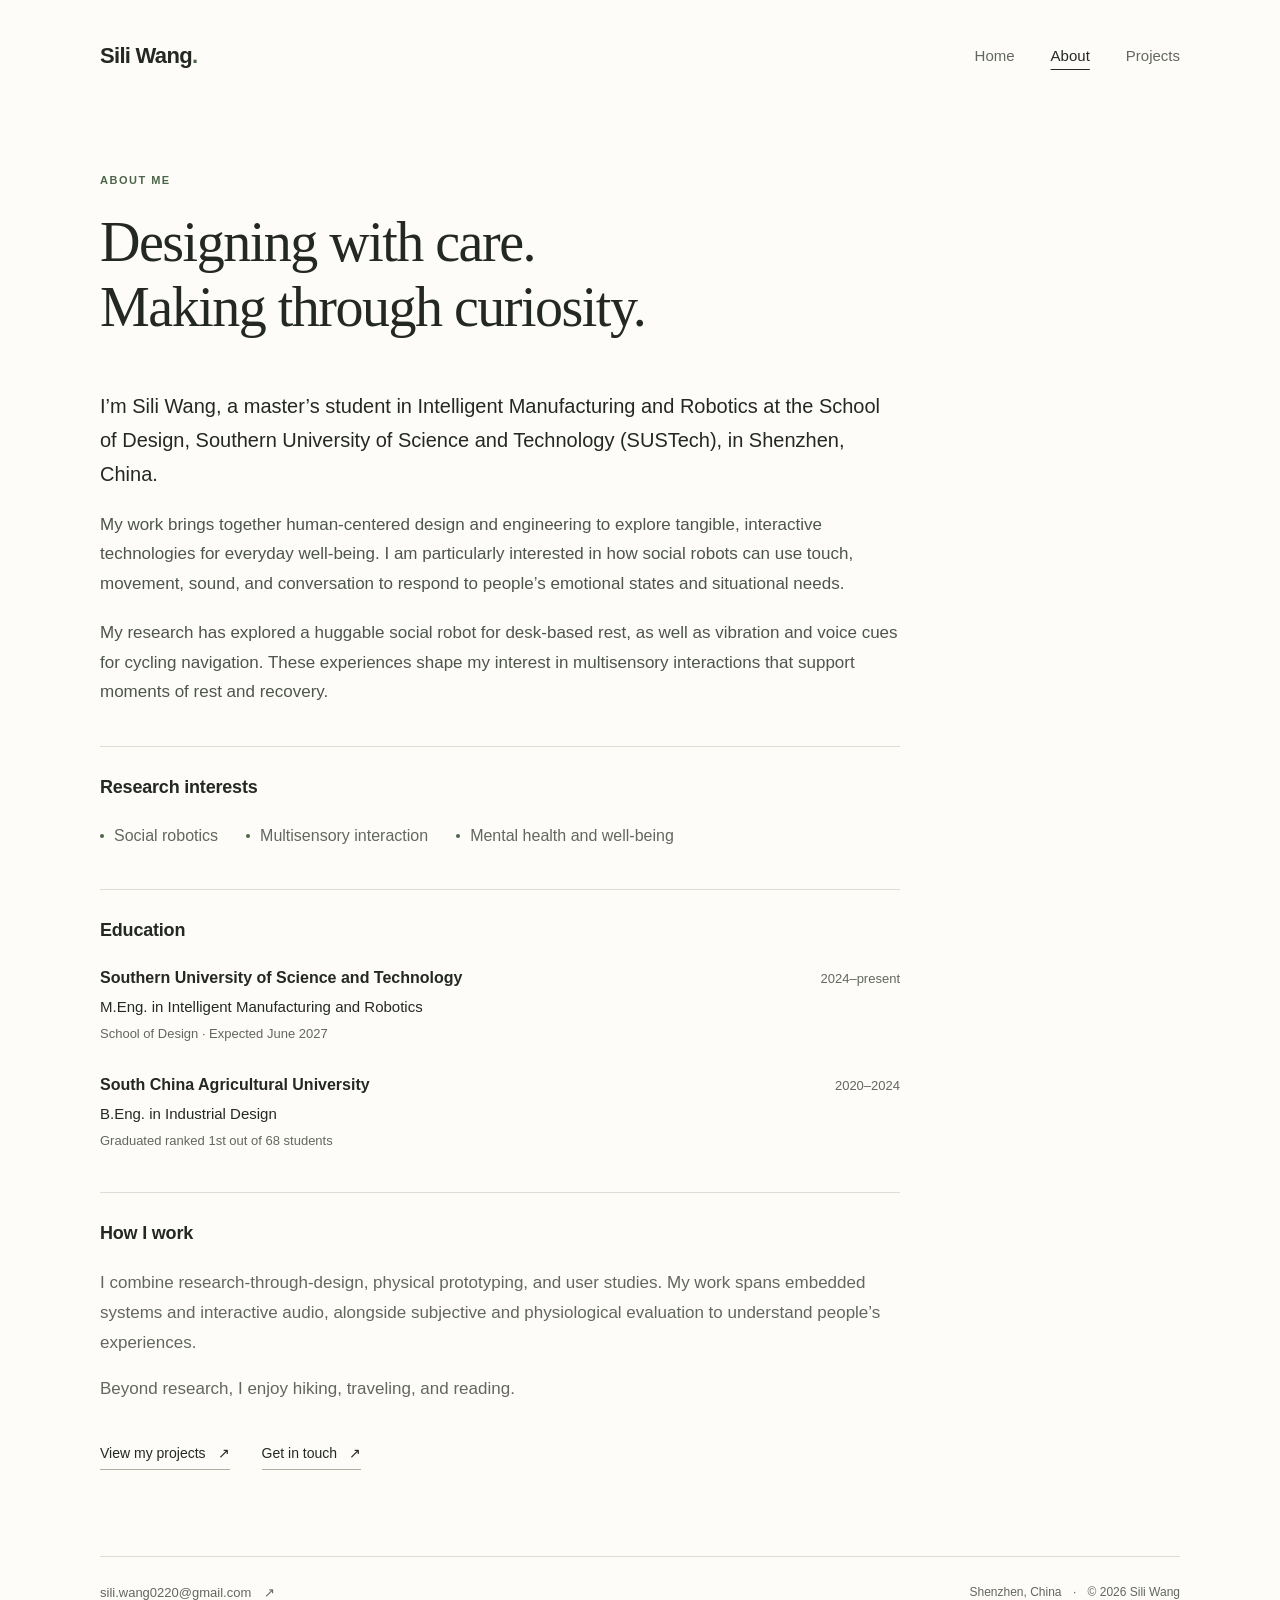
==== about.html @ 3b7d6111 "Add files via upload" ====
<!doctype html>
<html lang="en">
<head>
  <meta charset="utf-8">
  <meta name="viewport" content="width=device-width, initial-scale=1">
  <meta name="color-scheme" content="light">
  <meta name="description" content="About Sili Wang: research interests, education, and an approach combining human-centered design, engineering, and user research.">
  <title>About — Sili Wang</title>
  <link rel="icon" href="assets/favicon.svg" type="image/svg+xml">
  <link rel="stylesheet" href="styles.css">
</head>
<body>
  <a class="skip-link" href="#main">Skip to content</a>
  <header class="site-header wrap">
    <a class="wordmark" href="index.html" aria-label="Sili Wang home">Sili Wang<span class="wordmark-dot" aria-hidden="true">.</span></a>
    <nav aria-label="Main navigation">
      <a href="index.html">Home</a>
      <a href="about.html" aria-current="page">About</a>
      <a href="projects.html">Projects</a>
    </nav>
  </header>

  <main id="main" class="wrap about-main">
    <div class="about-heading">
      <p class="eyebrow">About me</p>
      <h1>Designing with care.<br>Making through curiosity.</h1>
    </div>

    <div class="about-body">
      <section class="about-introduction" aria-label="Introduction">
        <p>I’m Sili Wang, a master’s student in Intelligent Manufacturing and Robotics at the School of Design, Southern University of Science and Technology (SUSTech), in Shenzhen, China.</p>
        <p>My work brings together human-centered design and engineering to explore tangible, interactive technologies for everyday well-being. I am particularly interested in how social robots can use touch, movement, sound, and conversation to respond to people’s emotional states and situational needs.</p>
        <p>My research has explored a huggable social robot for desk-based rest, as well as vibration and voice cues for cycling navigation. These experiences shape my interest in multisensory interactions that support moments of rest and recovery.</p>
      </section>

      <section class="about-section" aria-labelledby="interests-heading">
        <h2 id="interests-heading">Research interests</h2>
        <ul class="interest-list">
          <li>Social robotics</li>
          <li>Multisensory interaction</li>
          <li>Mental health and well-being</li>
        </ul>
      </section>

      <section class="about-section" aria-labelledby="education-heading">
        <h2 id="education-heading">Education</h2>
        <div class="education-entry">
          <div class="entry-heading">
            <h3>Southern University of Science and Technology</h3>
            <p class="entry-date">2024–present</p>
          </div>
          <p>M.Eng. in Intelligent Manufacturing and Robotics</p>
          <p class="entry-note">School of Design · Expected June 2027</p>
        </div>
        <div class="education-entry">
          <div class="entry-heading">
            <h3>South China Agricultural University</h3>
            <p class="entry-date">2020–2024</p>
          </div>
          <p>B.Eng. in Industrial Design</p>
          <p class="entry-note">Graduated ranked 1st out of 68 students</p>
        </div>
      </section>

      <section class="about-section" aria-labelledby="approach-heading">
        <h2 id="approach-heading">How I work</h2>
        <p>I combine research-through-design, physical prototyping, and user studies. My work spans embedded systems and interactive audio, alongside subjective and physiological evaluation to understand people’s experiences.</p>
        <p class="personal-note">Beyond research, I enjoy hiking, traveling, and reading.</p>
      </section>

      <div class="about-end">
        <a class="action-link" href="projects.html">View my projects <span aria-hidden="true">↗</span></a>
        <a class="action-link" href="mailto:sili.wang0220@gmail.com">Get in touch <span aria-hidden="true">↗</span></a>
      </div>
    </div>
  </main>

  <footer class="site-footer wrap">
    <a class="email-link" href="mailto:sili.wang0220@gmail.com">sili.wang0220@gmail.com <span aria-hidden="true">↗</span></a>
    <p>Shenzhen, China <span class="footer-separator" aria-hidden="true">·</span> © 2026 Sili Wang</p>
  </footer>
</body>
</html>
---- styles.css ----
:root {
  --paper: #fdfcf9;
  --ink: #242823;
  --muted: #62675f;
  --accent: #4c6548;
  --line: #dcded5;
  --serif: Georgia, "Times New Roman", serif;
  --sans: "Segoe UI", -apple-system, BlinkMacSystemFont, "Helvetica Neue", Arial, sans-serif;
}

* { box-sizing: border-box; }
html { scroll-behavior: smooth; }
body { margin: 0; background: var(--paper); color: var(--ink); font: 17px/1.75 var(--sans); -webkit-font-smoothing: antialiased; }
body.home-page, body.projects-page { min-height: 100svh; display: flex; flex-direction: column; }
a { color: inherit; text-underline-offset: 5px; text-decoration-thickness: 1px; }
a:hover { color: var(--accent); }
a:focus-visible { outline: 2px solid var(--accent); outline-offset: 6px; border-radius: 1px; }
::selection { background: #dce4d4; }
.wrap { width: min(1080px, calc(100% - 112px)); margin-inline: auto; }
.skip-link { position: absolute; z-index: 2; top: 12px; left: 16px; padding: 8px 16px; background: var(--ink); color: white; transform: translateY(-180%); }
.skip-link:focus { transform: none; }
.site-header { display: flex; align-items: center; justify-content: space-between; min-height: 112px; }
.wordmark { font-size: 22px; font-weight: 600; letter-spacing: -.7px; text-decoration: none; }
.wordmark-dot { color: var(--accent); }
nav { display: flex; align-items: center; gap: 36px; }
nav a { font-size: 15px; text-decoration: none; color: var(--muted); padding: 9px 0; }
nav a[aria-current="page"] { color: var(--ink); text-decoration: underline; text-underline-offset: 8px; }
.home-main { flex: 1; display: flex; align-items: center; padding-block: 50px 78px; }
.home-layout { width: 100%; display: grid; grid-template-columns: minmax(0, .88fr) minmax(0, 1.12fr); align-items: center; gap: 82px; }
.portrait { margin: 0; }
.portrait img { display: block; width: 100%; height: auto; aspect-ratio: 1 / 1.08; object-fit: cover; object-position: center; border-radius: 3px; }
.eyebrow { margin: 0 0 20px; font-size: 11px; line-height: 1.6; letter-spacing: 1.5px; font-weight: 600; text-transform: uppercase; color: var(--accent); }
h1 { font: 400 clamp(44px, 4.8vw, 62px)/1.12 var(--serif); letter-spacing: -1.8px; margin: 0 0 28px; }
.intro-lead { margin: 0 0 20px; font-size: 19px; line-height: 1.7; }
.inline-link { text-decoration-color: #a0aa95; }
.intro-body { margin: 0; color: var(--muted); line-height: 1.8; }
strong { color: var(--ink); font-weight: 500; }
.text-links { display: flex; flex-wrap: wrap; gap: 16px 30px; margin-top: 31px; }
.action-link { display: inline-flex; align-items: center; gap: 12px; font-size: 14px; font-weight: 500; text-decoration: none; padding-block: 3px; border-bottom: 1px solid #aab29f; }
.action-link:hover { border-bottom-color: var(--accent); }
.site-footer { padding-block: 25px 30px; border-top: 1px solid var(--line); display: flex; align-items: center; justify-content: space-between; gap: 20px; font-size: 12px; color: var(--muted); }
.site-footer p { margin: 0; }
.email-link { text-decoration: none; font-size: 13px; }
.email-link span { display: inline-block; padding-left: 9px; }
.footer-separator { padding-inline: 8px; }
.about-main { padding-top: 60px; padding-bottom: 86px; }
.about-heading { margin-bottom: 49px; }
.about-heading h1 { max-width: 840px; font-size: clamp(38px, 4.7vw, 56px); line-height: 1.16; letter-spacing: -1.5px; margin: 0; }
.about-body { max-width: 800px; }
.about-introduction p { margin: 0 0 19px; color: #4e554d; }
.about-introduction p:first-child { font-size: 20px; line-height: 1.7; color: var(--ink); }
.about-section { margin-top: 39px; padding-top: 28px; border-top: 1px solid var(--line); }
h2 { font-size: 18px; line-height: 1.4; font-weight: 600; letter-spacing: -.2px; margin: 0 0 22px; }
.interest-list { list-style: none; padding: 0; margin: 0; display: flex; flex-wrap: wrap; gap: 8px 28px; font-size: 16px; color: var(--muted); }
.interest-list li { display: flex; align-items: center; gap: 10px; }
.interest-list li::before { content: ""; width: 4px; height: 4px; border-radius: 50%; background: var(--accent); }
.education-entry + .education-entry { margin-top: 26px; }
.entry-heading { display: flex; justify-content: space-between; align-items: baseline; gap: 16px; }
h3 { margin: 0; font-size: 16px; line-height: 1.6; font-weight: 600; }
.education-entry p { margin: 3px 0 0; font-size: 15px; }
.education-entry .entry-date { white-space: nowrap; font-size: 13px; color: var(--muted); }
.education-entry .entry-note { color: var(--muted); font-size: 13px; }
.about-section > p { margin: 0; color: var(--muted); }
.about-section > .personal-note { margin-top: 17px; }
.about-end { margin-top: 34px; display: flex; flex-wrap: wrap; gap: 18px 32px; }
.projects-main { flex: 1; padding-block: 54px 95px; }
.page-heading { margin-bottom: 43px; }
.page-heading .eyebrow { margin-bottom: 12px; }
.page-heading h1 { margin-bottom: 0; }
.project-group + .project-group { margin-top: 64px; }
.project-group-title { margin: 0 0 25px; font-size: 18px; font-weight: 600; }
.projects-grid { display: grid; grid-template-columns: repeat(2, minmax(0, 1fr)); gap: 52px 34px; }
.project-image-link { display: block; border-radius: 3px; }
.project-image-link img { display: block; width: 100%; height: auto; aspect-ratio: 3 / 2; object-fit: cover; border-radius: 3px; }
.design-projects .project-image-link img { object-fit: contain; }
.project-category { margin: 19px 0 5px; font-size: 11px; letter-spacing: .3px; color: var(--muted); }
.project-card h3 { font: 400 29px/1.3 var(--serif); letter-spacing: -.6px; margin: 0 0 8px; }
.project-title-link { text-decoration: none; }
.project-title-link span { font: 400 20px/1 var(--sans); margin-left: 6px; color: var(--accent); }
.project-title-link:hover { text-decoration: underline; }
.project-summary { color: var(--muted); font-size: 15px; line-height: 1.65; margin: 0; }
.project-main { padding-block: 31px 78px; }
.back-link { display: inline-flex; gap: 10px; align-items: center; font-size: 13px; text-decoration: none; color: var(--muted); }
.project-heading { margin-top: 38px; margin-bottom: 36px; }
.project-heading .eyebrow { margin-bottom: 14px; }
.project-heading h1 { margin-bottom: 15px; }
.project-subtitle { font-size: 21px; line-height: 1.6; color: var(--muted); margin: 0; }
.project-hero { margin: 0; max-width: 900px; }
.project-hero img { display: block; width: 100%; height: auto; border-radius: 3px; }
.project-hero figcaption { margin-top: 9px; font-size: 11px; color: var(--muted); }
.project-description { max-width: 760px; margin-top: 32px; }
.project-description p { margin: 0 0 19px; color: #4e554d; line-height: 1.85; }
.project-end { margin-top: 33px; }
.course-gallery { display: grid; grid-template-columns: repeat(2, minmax(0, 1fr)); gap: 24px; max-width: 900px; }
.course-gallery img { aspect-ratio: 3 / 2; object-fit: cover; }
.cycling-support { margin-top: 34px; }
.cycling-support img { aspect-ratio: 3 / 2; object-fit: contain; background: #f1f1ee; }
.course-page .project-heading h1 { font-size: clamp(36px, 5vw, 62px); }

@media (min-width: 1500px) {
  .home-main { flex-grow: 0; padding-block: 90px 122px; }
  .home-page .site-footer { margin-top: auto; }
}
@media (max-width: 1000px) {
  .wrap { width: calc(100% - 80px); }
  .home-layout { gap: 45px; }
  .home-main { padding-block: 40px 70px; }
  .intro-lead { font-size: 18px; }
  .intro-body { font-size: 16px; }
  .eyebrow { font-size: 10px; letter-spacing: 1.1px; }
}
@media (max-width: 720px) {
  .wrap { width: calc(100% - 48px); }
  .site-header { min-height: 86px; }
  .wordmark { font-size: 21px; }
  nav { gap: 21px; }
  nav a { font-size: 14px; }
  .home-main { padding-block: 24px 52px; }
  .home-layout { grid-template-columns: 1fr; gap: 35px; }
  .portrait { width: min(100%, 420px); }
  .portrait img { aspect-ratio: 1 / 1.02; }
  .home-intro { max-width: 540px; }
  .eyebrow { font-size: 10px; margin-bottom: 15px; }
  h1 { font-size: 48px; margin-bottom: 22px; }
  .intro-lead { font-size: 18px; margin-bottom: 17px; }
  .intro-body { font-size: 16px; }
  .text-links { margin-top: 25px; }
  .site-footer { align-items: flex-start; flex-direction: column; gap: 8px; padding-block: 23px 27px; }
  .about-main { padding-top: 32px; padding-bottom: 55px; }
  .about-heading { margin-bottom: 30px; }
  .about-heading h1 { font-size: clamp(31px, 7.5vw, 43px); letter-spacing: -.9px; line-height: 1.2; }
  .about-introduction p { font-size: 16px; }
  .about-introduction p:first-child { font-size: 18px; }
  .about-section { margin-top: 31px; padding-top: 25px; }
  .entry-heading { display: block; }
  .entry-heading .entry-date { margin-top: 4px; }
  .education-entry > p { margin-top: 4px; }
  .interest-list { display: grid; gap: 8px; font-size: 15px; }
  .about-section > p { font-size: 16px; }
  .projects-main { padding-block: 28px 55px; }
  .page-heading { margin-bottom: 31px; }
  .projects-grid { grid-template-columns: 1fr; gap: 38px; }
  .project-group + .project-group { margin-top: 45px; }
  .project-group-title { font-size: 17px; margin-bottom: 22px; }
  .project-card h3 { font-size: 28px; }
  .project-main { padding-block: 21px 54px; }
  .project-heading { margin-top: 28px; margin-bottom: 27px; }
  .project-heading h1 { font-size: 48px; }
  .project-subtitle { font-size: 18px; }
  .project-description { margin-top: 25px; }
  .project-description p { font-size: 16px; }
  .course-gallery { grid-template-columns: 1fr; gap: 22px; }
}
@media (max-width: 360px) {
  nav { gap: 14px; }
  nav a { font-size: 13px; }
  .wordmark { font-size: 20px; }
}
@media (prefers-reduced-motion: reduce) {
  html { scroll-behavior: auto; }
}
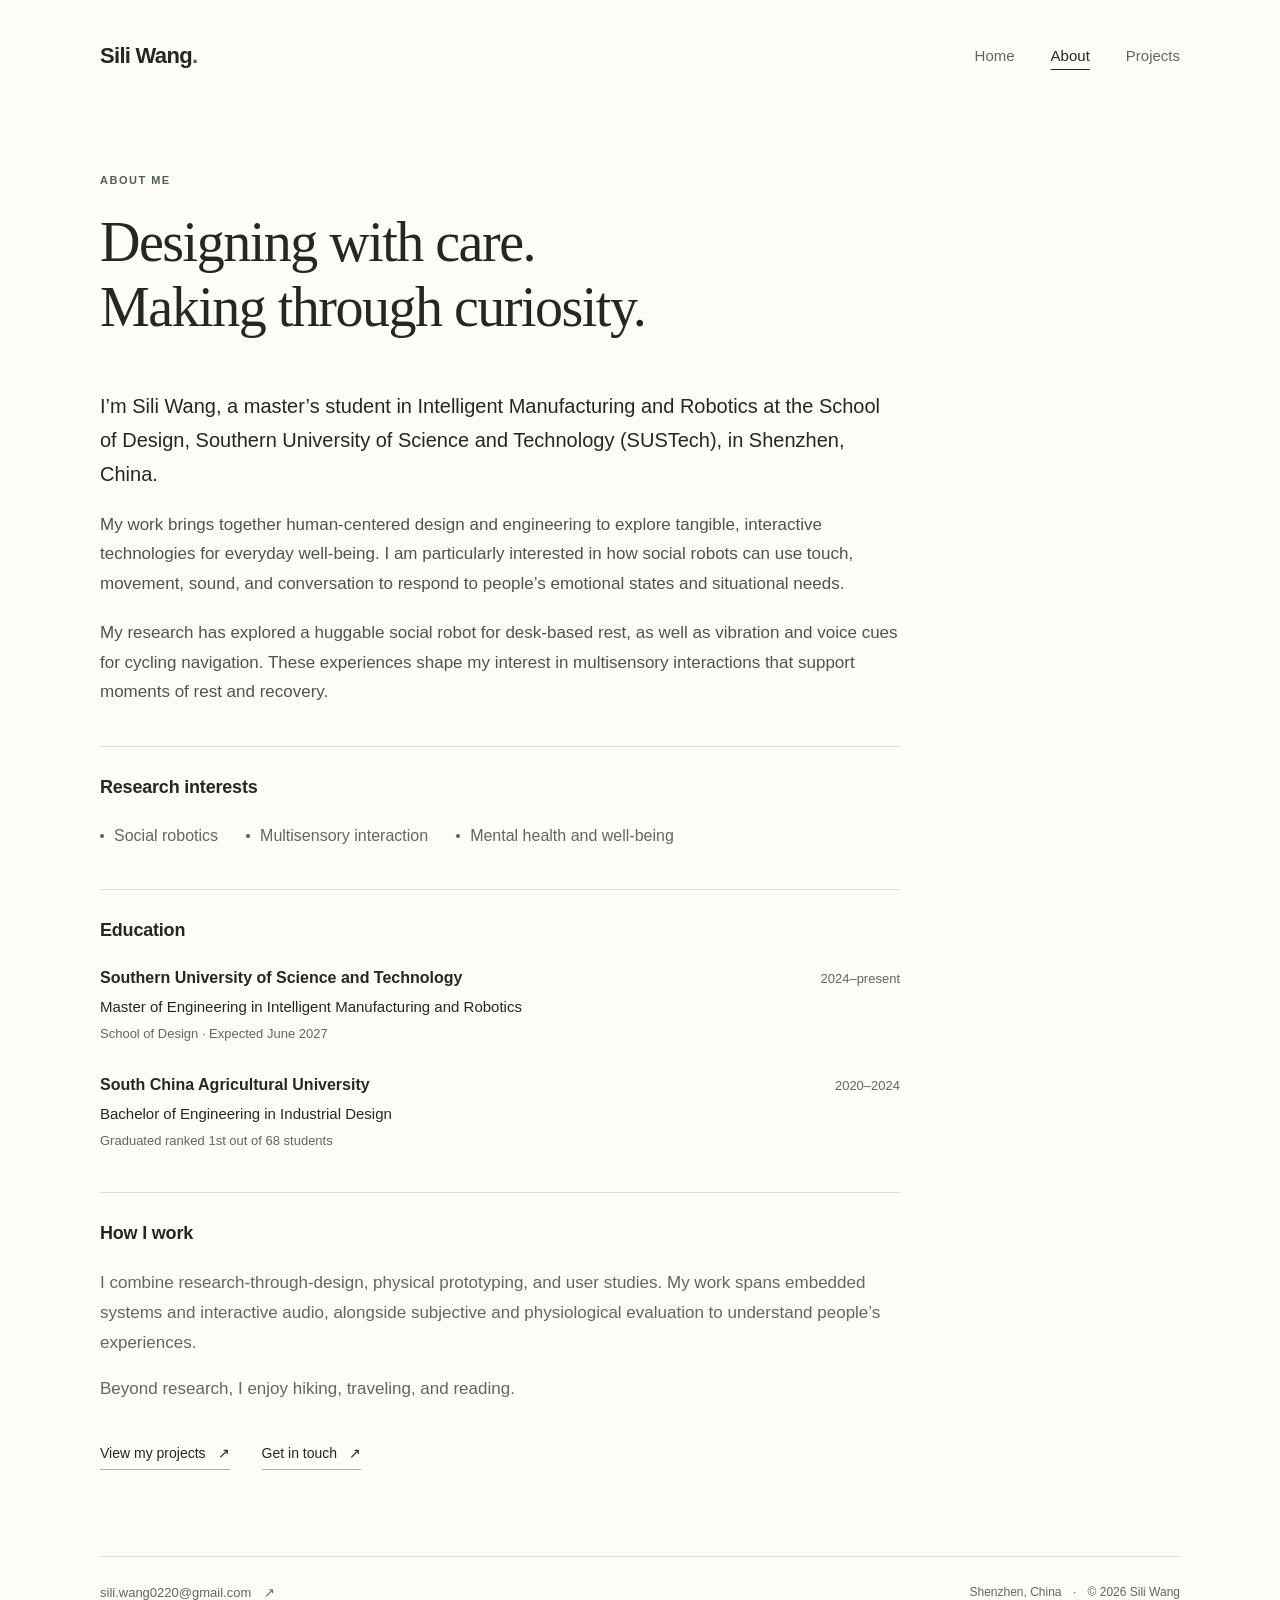
==== commit 2eb07518: "Update about.html" ====
--- a/about.html
+++ b/about.html
@@ -49,7 +49,7 @@
             <h3>Southern University of Science and Technology</h3>
             <p class="entry-date">2024–present</p>
           </div>
-          <p>M.Eng. in Intelligent Manufacturing and Robotics</p>
+          <p>Master of Engineering in Intelligent Manufacturing and Robotics</p>
           <p class="entry-note">School of Design · Expected June 2027</p>
         </div>
         <div class="education-entry">
@@ -57,7 +57,7 @@
             <h3>South China Agricultural University</h3>
             <p class="entry-date">2020–2024</p>
           </div>
-          <p>B.Eng. in Industrial Design</p>
+          <p>Bachelor of Engineering in Industrial Design</p>
           <p class="entry-note">Graduated ranked 1st out of 68 students</p>
         </div>
       </section>
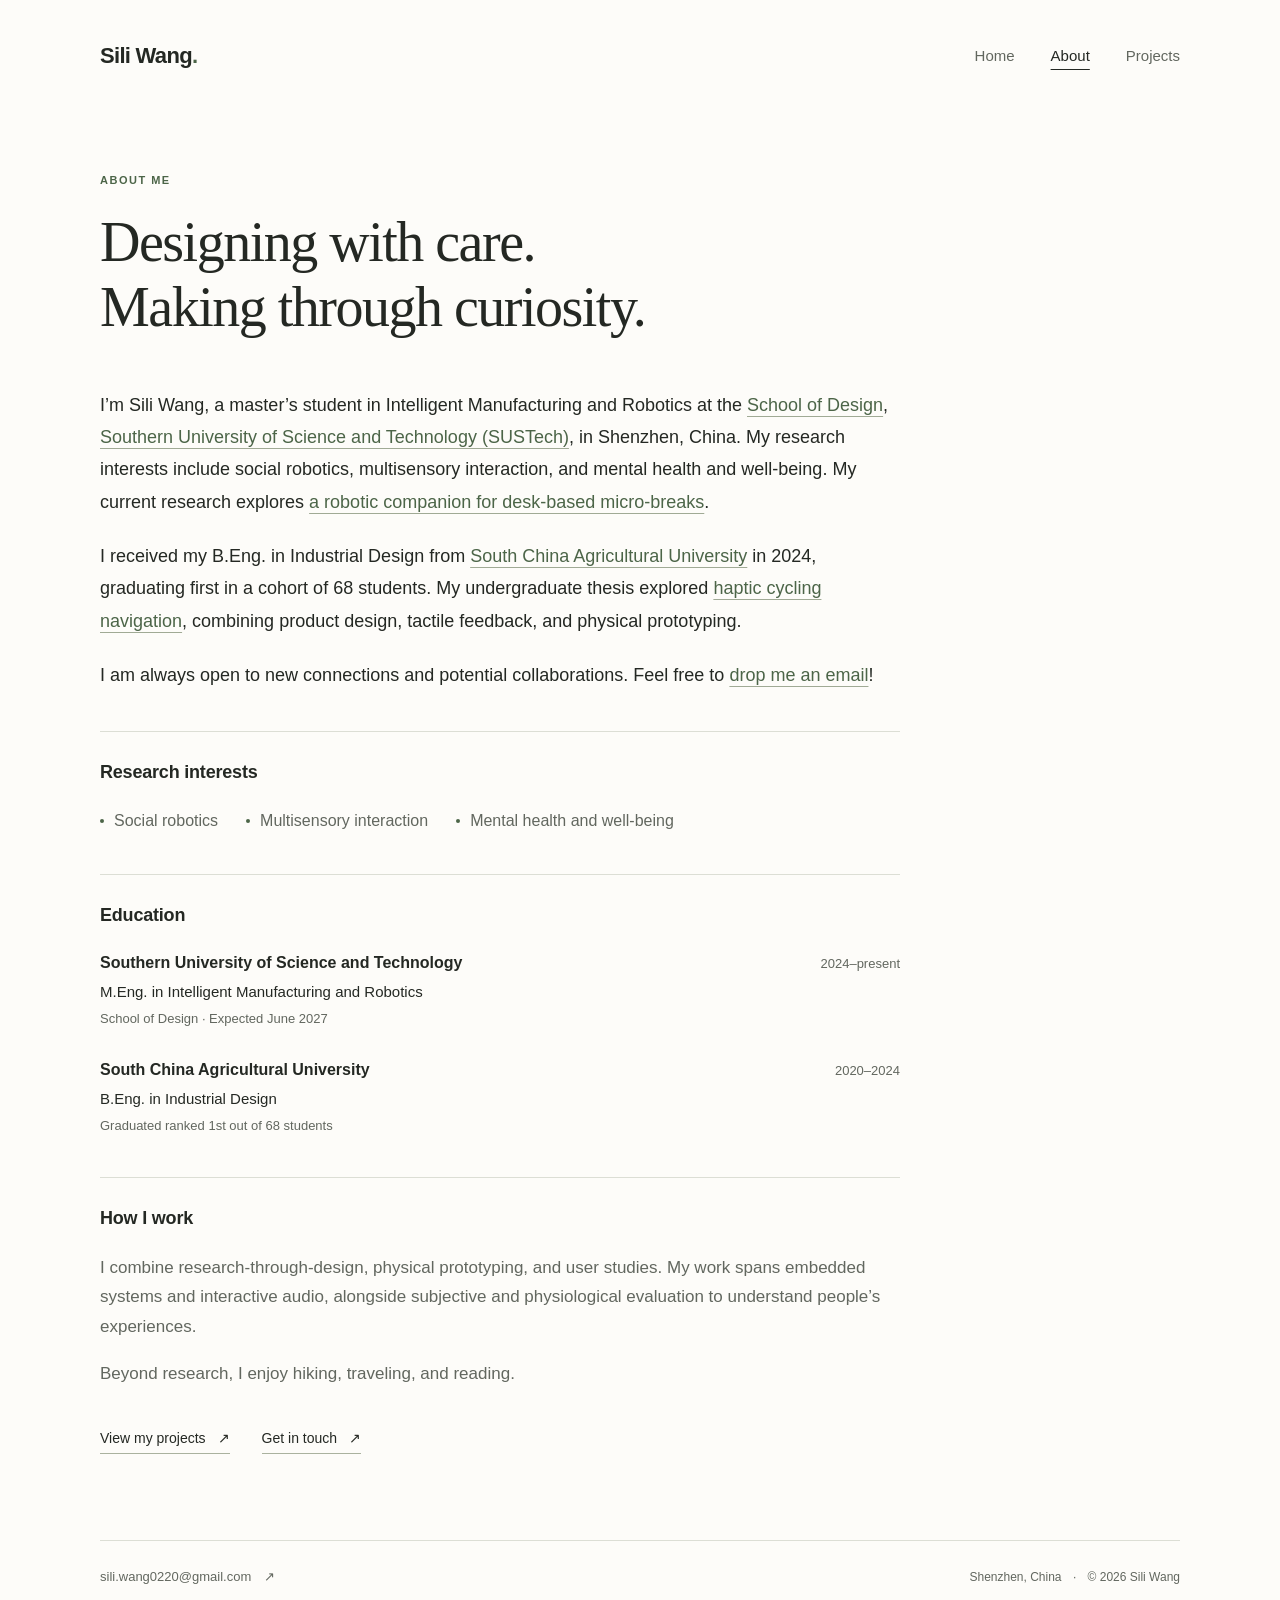
==== commit 0c751578: "Add files via upload" ====
--- a/about.html
+++ b/about.html
@@ -28,9 +28,9 @@
 
     <div class="about-body">
       <section class="about-introduction" aria-label="Introduction">
-        <p>I’m Sili Wang, a master’s student in Intelligent Manufacturing and Robotics at the School of Design, Southern University of Science and Technology (SUSTech), in Shenzhen, China.</p>
-        <p>My work brings together human-centered design and engineering to explore tangible, interactive technologies for everyday well-being. I am particularly interested in how social robots can use touch, movement, sound, and conversation to respond to people’s emotional states and situational needs.</p>
-        <p>My research has explored a huggable social robot for desk-based rest, as well as vibration and voice cues for cycling navigation. These experiences shape my interest in multisensory interactions that support moments of rest and recovery.</p>
+        <p>I’m Sili Wang, a master’s student in Intelligent Manufacturing and Robotics at the <a href="https://designschool.sustech.edu.cn/">School of Design</a>, <a href="https://www.sustech.edu.cn/en/">Southern University of Science and Technology (SUSTech)</a>, in Shenzhen, China. My research interests include social robotics, multisensory interaction, and mental health and well-being. My current research explores <a href="napal.html">a robotic companion for desk-based micro-breaks</a>.</p>
+        <p>I received my B.Eng. in Industrial Design from <a href="https://english.scau.edu.cn/">South China Agricultural University</a> in 2024, graduating first in a cohort of 68 students. My undergraduate thesis explored <a href="cycling-navigation.html">haptic cycling navigation</a>, combining product design, tactile feedback, and physical prototyping.</p>
+        <p>I am always open to new connections and potential collaborations. Feel free to <a href="mailto:sili.wang0220@gmail.com">drop me an email</a>!</p>
       </section>
 
       <section class="about-section" aria-labelledby="interests-heading">
@@ -49,7 +49,7 @@
             <h3>Southern University of Science and Technology</h3>
             <p class="entry-date">2024–present</p>
           </div>
-          <p>Master of Engineering in Intelligent Manufacturing and Robotics</p>
+          <p>M.Eng. in Intelligent Manufacturing and Robotics</p>
           <p class="entry-note">School of Design · Expected June 2027</p>
         </div>
         <div class="education-entry">
@@ -57,7 +57,7 @@
             <h3>South China Agricultural University</h3>
             <p class="entry-date">2020–2024</p>
           </div>
-          <p>Bachelor of Engineering in Industrial Design</p>
+          <p>B.Eng. in Industrial Design</p>
           <p class="entry-note">Graduated ranked 1st out of 68 students</p>
         </div>
       </section>
--- a/styles.css
+++ b/styles.css
@@ -47,8 +47,9 @@
 .about-heading { margin-bottom: 49px; }
 .about-heading h1 { max-width: 840px; font-size: clamp(38px, 4.7vw, 56px); line-height: 1.16; letter-spacing: -1.5px; margin: 0; }
 .about-body { max-width: 800px; }
-.about-introduction p { margin: 0 0 19px; color: #4e554d; }
-.about-introduction p:first-child { font-size: 20px; line-height: 1.7; color: var(--ink); }
+.about-introduction p { margin: 0 0 22px; font-size: 18px; line-height: 1.8; color: var(--ink); }
+.about-introduction a { color: var(--accent); text-decoration-color: #a0aa95; }
+.about-introduction a:hover { text-decoration-color: currentColor; }
 .about-section { margin-top: 39px; padding-top: 28px; border-top: 1px solid var(--line); }
 h2 { font-size: 18px; line-height: 1.4; font-weight: 600; letter-spacing: -.2px; margin: 0 0 22px; }
 .interest-list { list-style: none; padding: 0; margin: 0; display: flex; flex-wrap: wrap; gap: 8px 28px; font-size: 16px; color: var(--muted); }
@@ -130,7 +131,6 @@
   .about-heading { margin-bottom: 30px; }
   .about-heading h1 { font-size: clamp(31px, 7.5vw, 43px); letter-spacing: -.9px; line-height: 1.2; }
   .about-introduction p { font-size: 16px; }
-  .about-introduction p:first-child { font-size: 18px; }
   .about-section { margin-top: 31px; padding-top: 25px; }
   .entry-heading { display: block; }
   .entry-heading .entry-date { margin-top: 4px; }
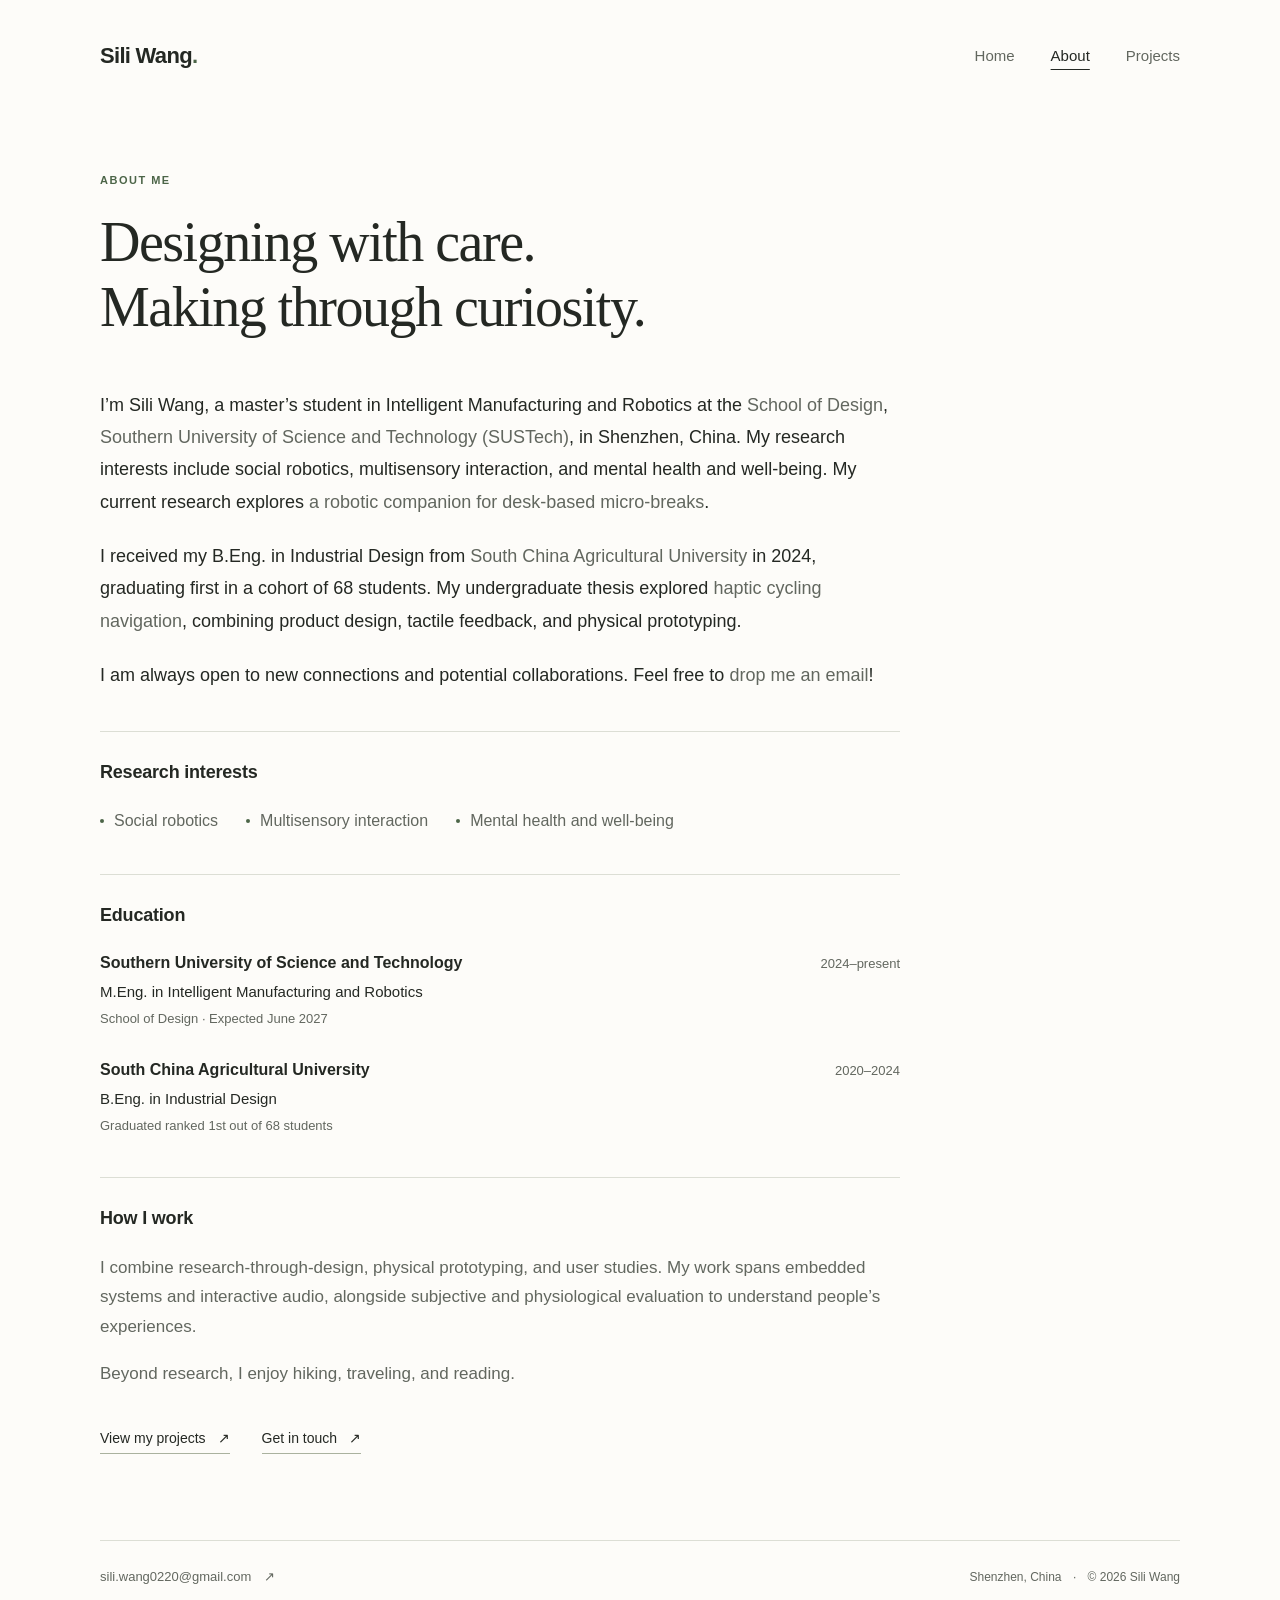
==== commit d25760f4: "Add files via upload" ====
--- a/about.html
+++ b/about.html
@@ -7,7 +7,31 @@
   <meta name="description" content="About Sili Wang: research interests, education, and an approach combining human-centered design, engineering, and user research.">
   <title>About — Sili Wang</title>
   <link rel="icon" href="assets/favicon.svg" type="image/svg+xml">
-  <link rel="stylesheet" href="styles.css">
+  <link rel="stylesheet" href="styles.css?v=20261108-about-2">
+  <style>
+    /* Keep this introduction consistent even when the shared stylesheet is cached. */
+    #main .about-introduction > p,
+    #main .about-introduction > p:first-child {
+      margin: 0 0 22px;
+      font-family: var(--sans);
+      font-size: 18px;
+      font-weight: 400;
+      line-height: 1.8;
+      color: #242823;
+    }
+    #main .about-introduction a,
+    #main .about-introduction a:visited,
+    #main .about-introduction a:hover {
+      color: #62675f;
+      text-decoration: none;
+    }
+    @media (max-width: 720px) {
+      #main .about-introduction > p,
+      #main .about-introduction > p:first-child {
+        font-size: 16px;
+      }
+    }
+  </style>
 </head>
 <body>
   <a class="skip-link" href="#main">Skip to content</a>
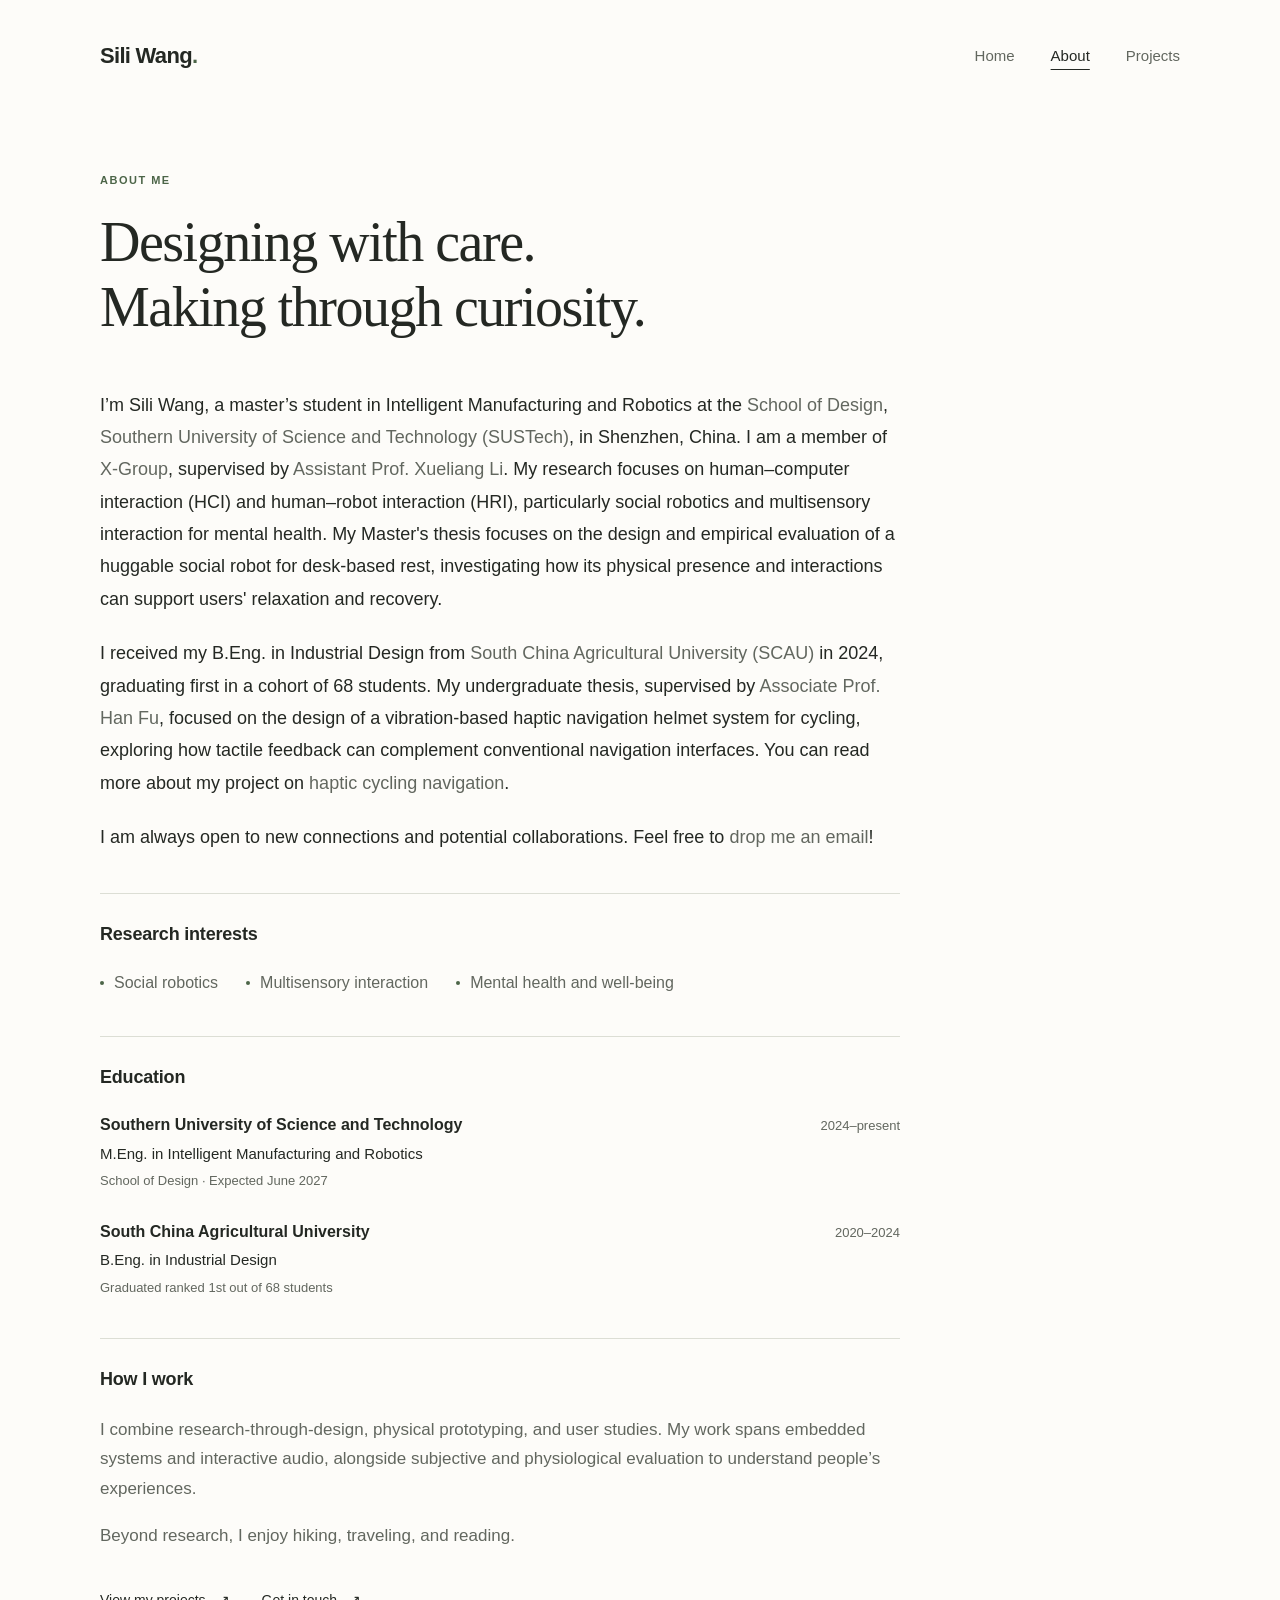
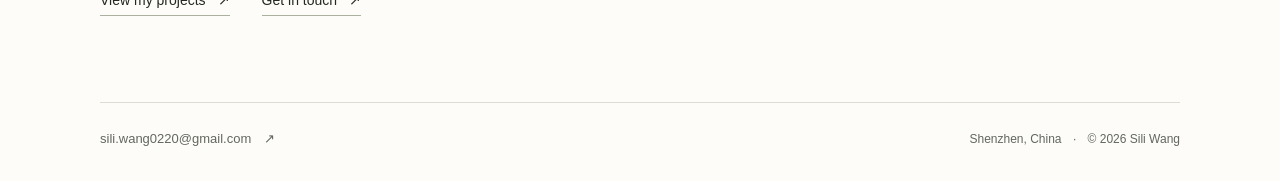
==== commit 9fe671f5: "Update about.html" ====
--- a/about.html
+++ b/about.html
@@ -52,8 +52,8 @@
 
     <div class="about-body">
       <section class="about-introduction" aria-label="Introduction">
-        <p>I’m Sili Wang, a master’s student in Intelligent Manufacturing and Robotics at the <a href="https://designschool.sustech.edu.cn/">School of Design</a>, <a href="https://www.sustech.edu.cn/en/">Southern University of Science and Technology (SUSTech)</a>, in Shenzhen, China. My research interests include social robotics, multisensory interaction, and mental health and well-being. My current research explores <a href="napal.html">a robotic companion for desk-based micro-breaks</a>.</p>
-        <p>I received my B.Eng. in Industrial Design from <a href="https://english.scau.edu.cn/">South China Agricultural University</a> in 2024, graduating first in a cohort of 68 students. My undergraduate thesis explored <a href="cycling-navigation.html">haptic cycling navigation</a>, combining product design, tactile feedback, and physical prototyping.</p>
+        <p>I’m Sili Wang, a master’s student in Intelligent Manufacturing and Robotics at the <a href="https://designschool.sustech.edu.cn/">School of Design</a>, <a href="https://www.sustech.edu.cn/en/">Southern University of Science and Technology (SUSTech)</a>, in Shenzhen, China. I am a member of <a href="https://www.hci-xgroup.com/">X-Group</a>, supervised by <a href="https://www.hci-xgroup.com/about-us">Assistant Prof. Xueliang Li</a>. My research focuses on human–computer interaction (HCI) and human–robot interaction (HRI), particularly social robotics and multisensory interaction for mental health. My Master's thesis focuses on the design and empirical evaluation of a huggable social robot for desk-based rest, investigating how its physical presence and interactions can support users' relaxation and recovery.</p>
+        <p>I received my B.Eng. in Industrial Design from <a href="https://english.scau.edu.cn/">South China Agricultural University (SCAU)</a> in 2024, graduating first in a cohort of 68 students. My undergraduate thesis, supervised by <a href="https://gcxy.scau.edu.cn/_s52/2020/0312/c2101a221039/page.psp">Associate Prof. Han Fu</a>, focused on the design of a vibration-based haptic navigation helmet system for cycling, exploring how tactile feedback can complement conventional navigation interfaces. You can read more about my project on <a href="https://sili-wang1.github.io/cycling-navigation.html">haptic cycling navigation</a>.</p>
         <p>I am always open to new connections and potential collaborations. Feel free to <a href="mailto:sili.wang0220@gmail.com">drop me an email</a>!</p>
       </section>
 
--- a/styles.css
+++ b/styles.css
@@ -48,8 +48,9 @@
 .about-heading h1 { max-width: 840px; font-size: clamp(38px, 4.7vw, 56px); line-height: 1.16; letter-spacing: -1.5px; margin: 0; }
 .about-body { max-width: 800px; }
 .about-introduction p { margin: 0 0 22px; font-size: 18px; line-height: 1.8; color: var(--ink); }
-.about-introduction a { color: var(--accent); text-decoration-color: #a0aa95; }
-.about-introduction a:hover { text-decoration-color: currentColor; }
+.about-introduction a,
+.about-introduction a:visited,
+.about-introduction a:hover { color: var(--muted); text-decoration: none; }
 .about-section { margin-top: 39px; padding-top: 28px; border-top: 1px solid var(--line); }
 h2 { font-size: 18px; line-height: 1.4; font-weight: 600; letter-spacing: -.2px; margin: 0 0 22px; }
 .interest-list { list-style: none; padding: 0; margin: 0; display: flex; flex-wrap: wrap; gap: 8px 28px; font-size: 16px; color: var(--muted); }
